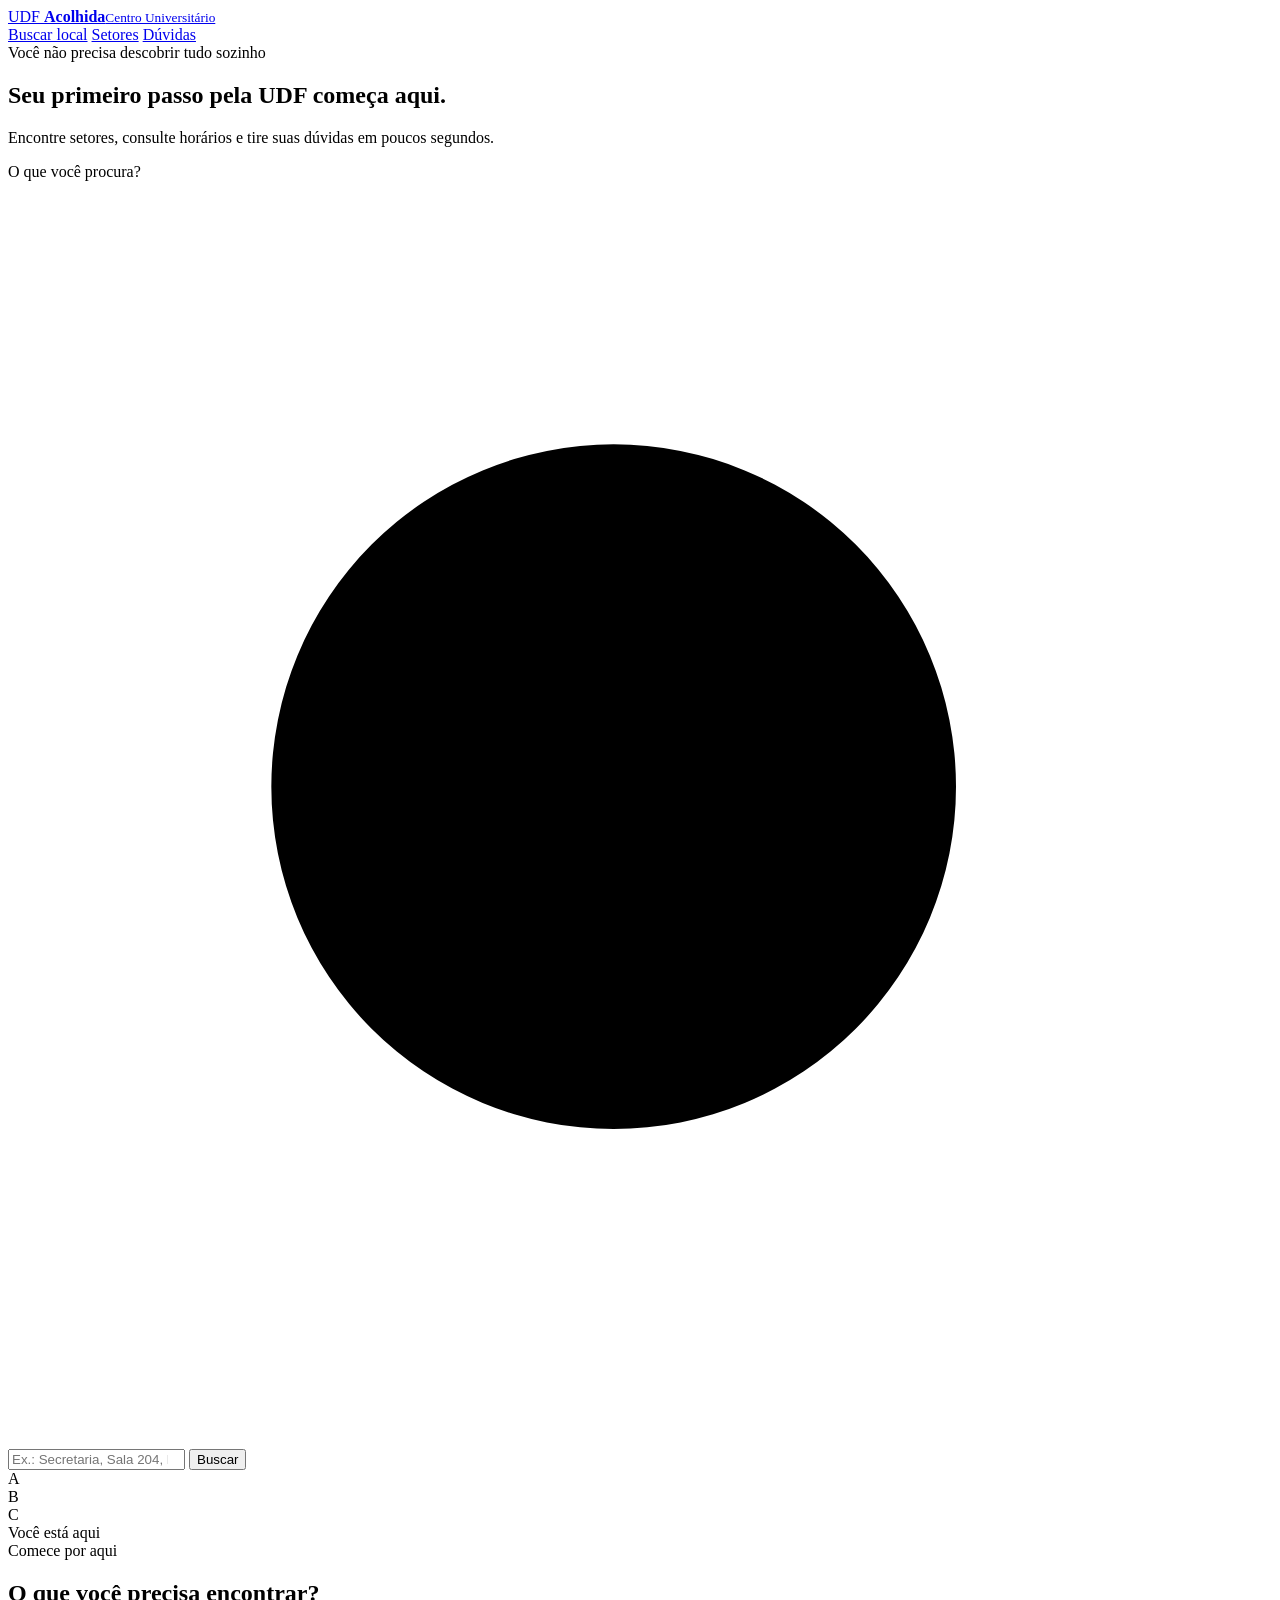
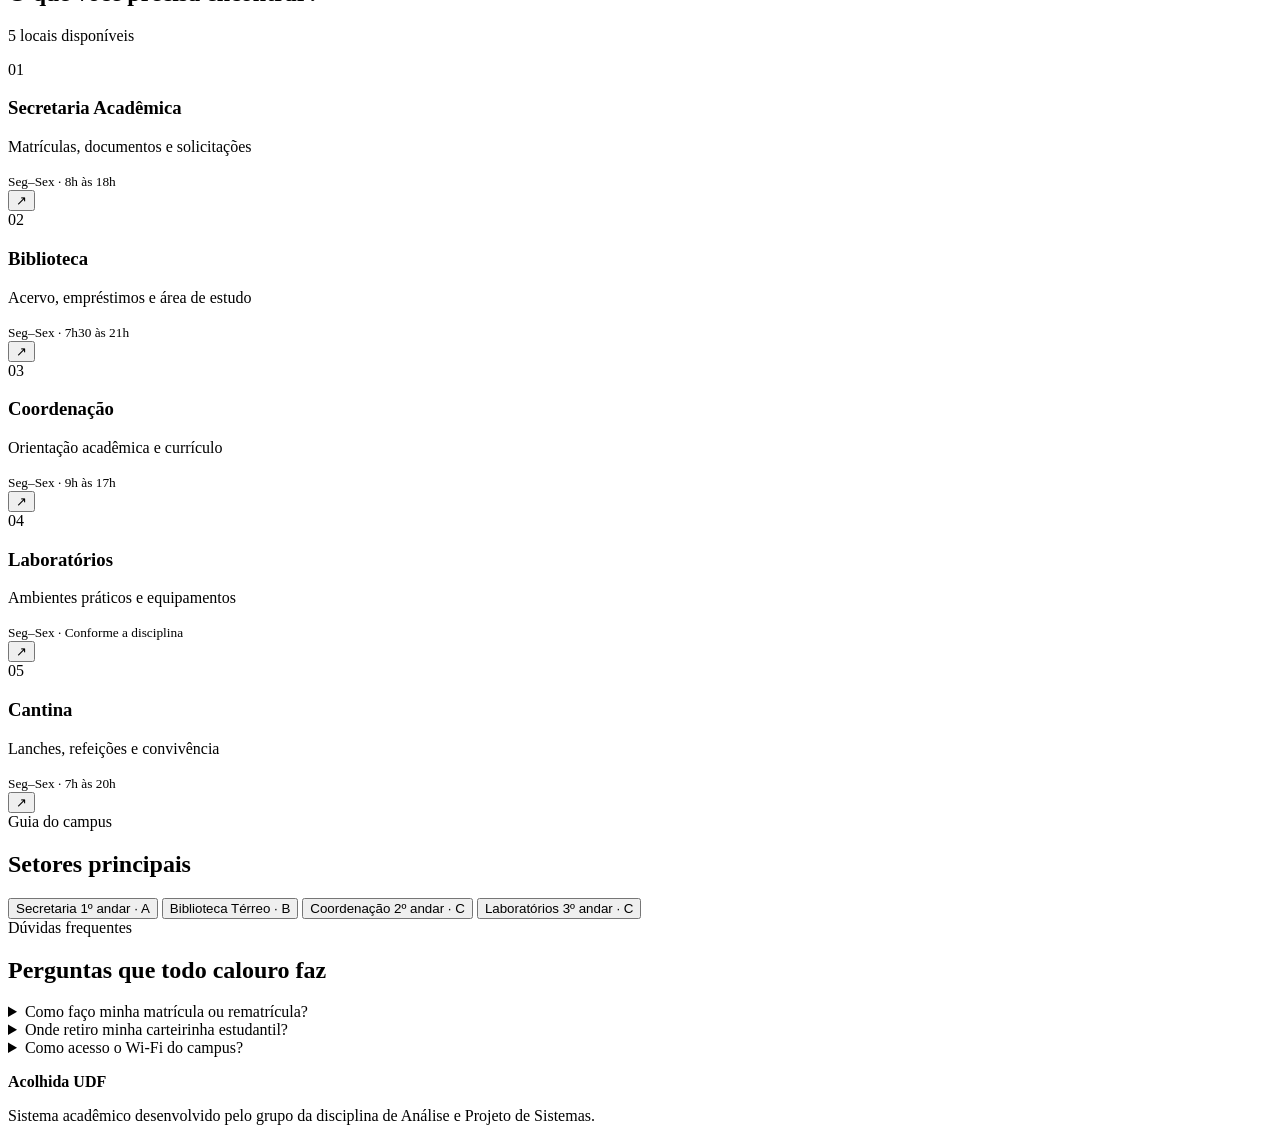
==== MVP/index.html @ 92191de1 "Rename index.html to index.html" ====
<!DOCTYPE html>
<html lang="pt-BR">
<head>
  <meta charset="UTF-8">
  <meta name="viewport" content="width=device-width, initial-scale=1.0">
  <meta name="description" content="Sistema de acolhida aos calouros da UDF">
  <title>Bem-vindo à UDF | Acolhida</title>
  <link rel="stylesheet" href="styles.css">
</head>
<body>
  <header class="topbar">
    <a class="brand" href="#inicio" aria-label="Página inicial">
      <span class="brand-mark" aria-hidden="true">UDF</span>
      <span><strong>Acolhida</strong><small>Centro Universitário</small></span>
    </a>
    <nav class="nav" aria-label="Navegação principal">
      <a href="#busca">Buscar local</a>
      <a href="#setores">Setores</a>
      <a href="#faq">Dúvidas</a>
    </nav>
  </header>

  <main>
    <section class="hero" id="inicio">
      <div class="hero-content">
        <span class="eyebrow">Você não precisa descobrir tudo sozinho</span>
        <h1>Seu primeiro passo pela UDF começa aqui.</h1>
        <p>Encontre setores, consulte horários e tire suas dúvidas em poucos segundos.</p>
        <form class="search" id="searchForm" role="search">
          <label class="sr-only" for="siteSearch">O que você procura?</label>
          <svg aria-hidden="true" viewBox="0 0 24 24"><path d="m21 21-4.35-4.35m1.35-5.15a6.5 6.5 0 1 1-13 0 6.5 6.5 0 0 1 13 0Z"/></svg>
          <input id="siteSearch" type="search" placeholder="Ex.: Secretaria, Sala 204, Biblioteca" autocomplete="off">
          <button type="submit">Buscar</button>
        </form>
      </div>
      <div class="hero-art" aria-label="Ilustração do campus UDF">
        <div class="sun"></div>
        <div class="building building-one"><span>A</span></div>
        <div class="building building-two"><span>B</span></div>
        <div class="building building-three"><span>C</span></div>
        <div class="path"></div>
        <div class="tree tree-one"></div>
        <div class="tree tree-two"></div>
        <div class="pin"><span>Você está aqui</span></div>
      </div>
    </section>

    <section class="quick" id="busca" aria-labelledby="busca-title">
      <div class="section-heading">
        <div>
          <span class="eyebrow">Comece por aqui</span>
          <h2 id="busca-title">O que você precisa encontrar?</h2>
        </div>
        <p id="searchCount">5 locais disponíveis</p>
      </div>

      <div class="location-grid" id="locationGrid">
        <article class="location-card" data-name="secretaria financeiro tesouraria bloco a" data-location="Bloco A · 1º andar">
          <span class="card-icon">01</span>
          <div><h3>Secretaria Acadêmica</h3><p>Matrículas, documentos e solicitações</p><small>Seg–Sex · 8h às 18h</small></div>
          <button type="button" aria-label="Ver detalhes da Secretaria Acadêmica">↗</button>
        </article>
        <article class="location-card" data-name="biblioteca estudo livros bloco b" data-location="Bloco B · Térreo">
          <span class="card-icon">02</span>
          <div><h3>Biblioteca</h3><p>Acervo, empréstimos e área de estudo</p><small>Seg–Sex · 7h30 às 21h</small></div>
          <button type="button" aria-label="Ver detalhes da Biblioteca">↗</button>
        </article>
        <article class="location-card" data-name="coordenacao engenharia sala 204 bloco c" data-location="Bloco C · 2º andar · Sala 204">
          <span class="card-icon">03</span>
          <div><h3>Coordenação</h3><p>Orientação acadêmica e currículo</p><small>Seg–Sex · 9h às 17h</small></div>
          <button type="button" aria-label="Ver detalhes da Coordenação">↗</button>
        </article>
        <article class="location-card" data-name="laboratorio informatica laboratorio 301 bloco c" data-location="Bloco C · 3º andar">
          <span class="card-icon">04</span>
          <div><h3>Laboratórios</h3><p>Ambientes práticos e equipamentos</p><small>Seg–Sex · Conforme a disciplina</small></div>
          <button type="button" aria-label="Ver detalhes dos Laboratórios">↗</button>
        </article>
        <article class="location-card" data-name="cantina alimentacao cafe bloco a" data-location="Bloco A · Área externa">
          <span class="card-icon">05</span>
          <div><h3>Cantina</h3><p>Lanches, refeições e convivência</p><small>Seg–Sex · 7h às 20h</small></div>
          <button type="button" aria-label="Ver detalhes da Cantina">↗</button>
        </article>
      </div>

      <div class="search-result" id="searchResult" hidden>
        <div>
          <span class="result-label">Local encontrado</span>
          <h3 id="resultTitle"></h3>
          <p id="resultLocation"></p>
        </div>
        <button type="button" id="closeResult">Fechar</button>
      </div>
      <p class="empty-state" id="emptyState" hidden>Nenhum local encontrado. Tente pesquisar por “biblioteca” ou “secretaria”.</p>
    </section>

    <section class="sectors" id="setores" aria-labelledby="setores-title">
      <div class="section-heading light">
        <div>
          <span class="eyebrow">Guia do campus</span>
          <h2 id="setores-title">Setores principais</h2>
        </div>
      </div>
      <div class="sector-list">
        <button type="button" data-search="secretaria">Secretaria <span>1º andar · A</span></button>
        <button type="button" data-search="biblioteca">Biblioteca <span>Térreo · B</span></button>
        <button type="button" data-search="coordenacao">Coordenação <span>2º andar · C</span></button>
        <button type="button" data-search="laboratorio">Laboratórios <span>3º andar · C</span></button>
      </div>
    </section>

    <section class="faq" id="faq" aria-labelledby="faq-title">
      <div class="faq-heading">
        <span class="eyebrow">Dúvidas frequentes</span>
        <h2 id="faq-title">Perguntas que todo calouro faz</h2>
      </div>
      <div class="accordion">
        <details>
          <summary>Como faço minha matrícula ou rematrícula?</summary>
          <p>Consulte os documentos solicitados no setor da Secretaria Acadêmica e confirme os prazos no calendário institucional.</p>
        </details>
        <details>
          <summary>Onde retiro minha carteirinha estudantil?</summary>
          <p>As orientações para emissão da carteirinha são disponibilizadas pela Secretaria Acadêmica após a confirmação da matrícula.</p>
        </details>
        <details>
          <summary>Como acesso o Wi-Fi do campus?</summary>
          <p>Utilize seu usuário institucional ou procure a equipe de suporte em sua coordenação para ativar o acesso.</p>
        </details>
      </div>
    </section>
  </main>

  <footer>
    <p><strong>Acolhida UDF</strong></p>
    <p>Sistema acadêmico desenvolvido pelo grupo da disciplina de Análise e Projeto de Sistemas.</p>
  </footer>

  <script>
    const form = document.getElementById('searchForm');
    const input = document.getElementById('siteSearch');
    const cards = [...document.querySelectorAll('.location-card')];
    const count = document.getElementById('searchCount');
    const empty = document.getElementById('emptyState');
    const result = document.getElementById('searchResult');

    function searchLocations(term) {
      const query = term.trim().toLowerCase();
      let found = 0;

      cards.forEach(card => {
        const matches = !query || card.dataset.name.includes(query);
        card.hidden = !matches;
        if (matches) found++;
      });

      count.textContent = `${found} ${found === 1 ? 'local encontrado' : 'locais disponíveis'}`;
      empty.hidden = found !== 0;

      if (query && found === 1) {
        const card = cards.find(item => !item.hidden);
        showResult(card);
      } else {
        result.hidden = true;
      }
    }

    function showResult(card) {
      document.getElementById('resultTitle').textContent = card.querySelector('h3').textContent;
      document.getElementById('resultLocation').textContent = card.dataset.location;
      result.hidden = false;
    }

    form.addEventListener('submit', event => {
      event.preventEvent;
      searchLocations(input.value);
      document.getElementById('busca').scrollIntoView({ behavior: 'smooth' });
    });

    input.addEventListener('input', () => searchLocations(input.value));

    cards.forEach(card => card.querySelector('button').addEventListener('click', () => showResult(card)));

    document.getElementById('closeResult').addEventListener('click', () => result.hidden = true);

    document.querySelectorAll('.sector-list button').forEach(button => {
      button.addEventListener('click', () => {
        input.value = button.dataset.search;
        searchLocations(button.dataset.search);
        document.getElementById('busca').scrollIntoView({ behavior: 'smooth' });
      });
    });
  </script>
</body>
</html>
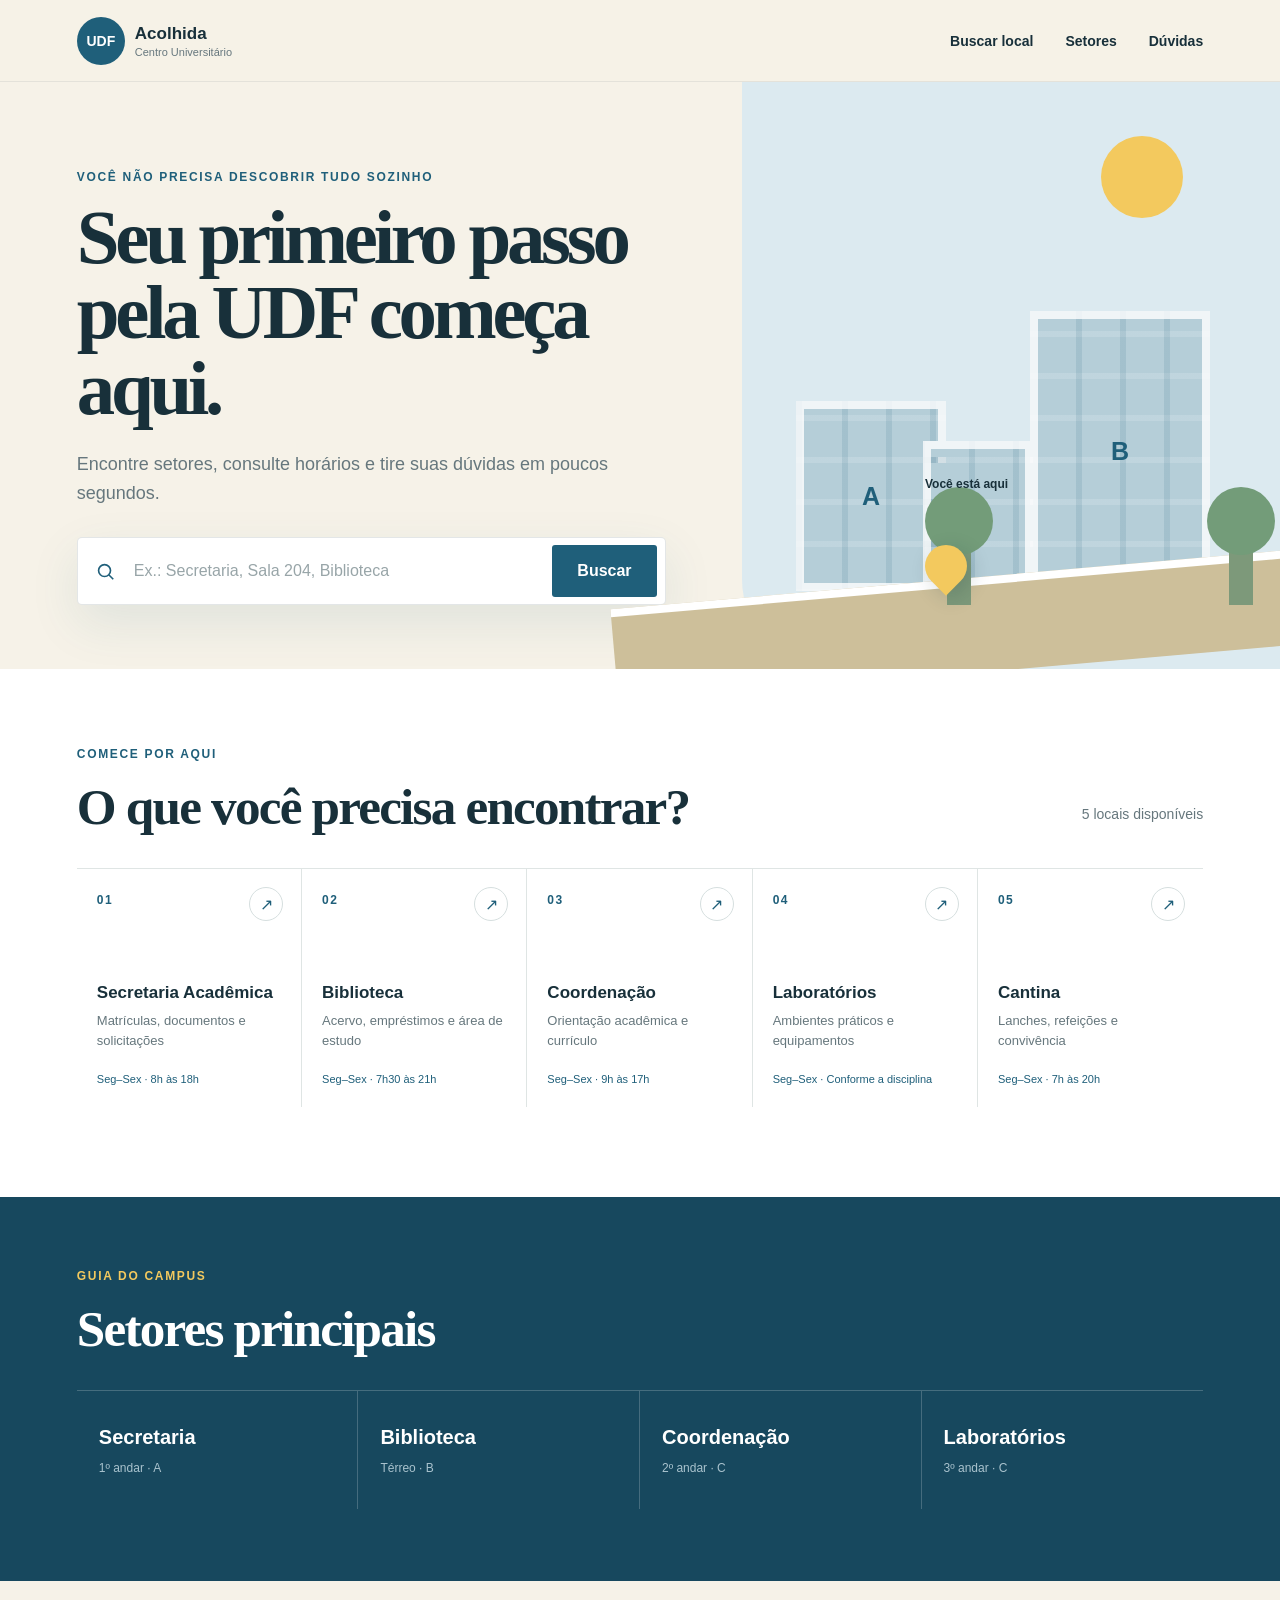
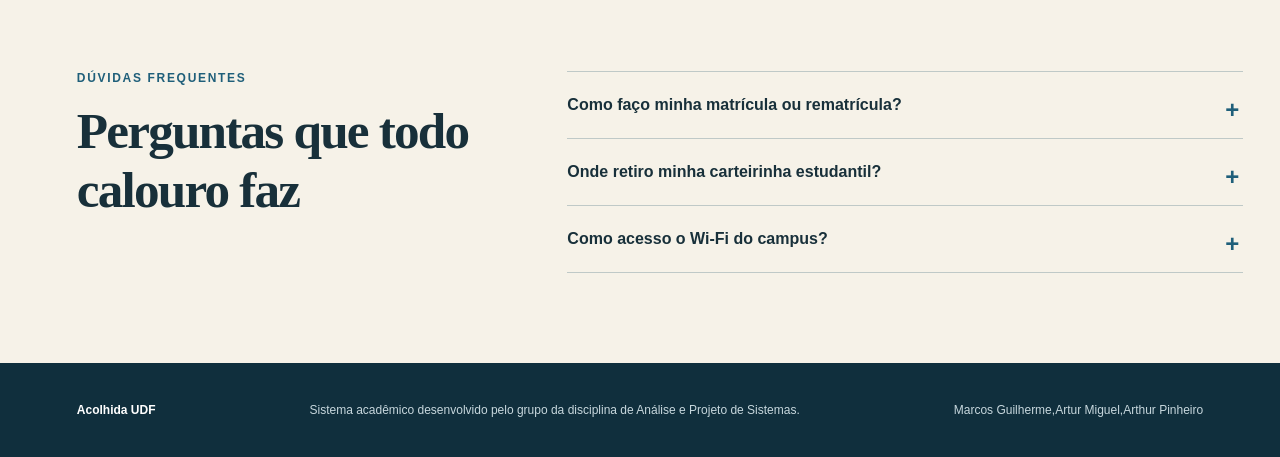
==== commit 4538f622: "Update index.html" ====
--- a/MVP/index.html
+++ b/MVP/index.html
@@ -133,6 +133,7 @@
   <footer>
     <p><strong>Acolhida UDF</strong></p>
     <p>Sistema acadêmico desenvolvido pelo grupo da disciplina de Análise e Projeto de Sistemas.</p>
+    <p>Marcos Guilherme,Artur Miguel,Arthur Pinheiro</p>
   </footer>
 
   <script>
--- a/MVP/styles.css
+++ b/MVP/styles.css
@@ -0,0 +1,334 @@
+:root {
+  --blue: #1f5f7a;
+  --blue-dark: #17485e;
+  --blue-pale: #dceaf0;
+  --cream: #f6f2e8;
+  --yellow: #f3c95e;
+  --ink: #18303a;
+  --muted: #66777d;
+  --white: #fff;
+}
+
+* { box-sizing: border-box; }
+html { scroll-behavior: smooth; }
+body {
+  margin: 0;
+  font-family: Arial, Helvetica, sans-serif;
+  color: var(--ink);
+  background: var(--cream);
+}
+button, input { font: inherit; }
+button, a { -webkit-tap-highlight-color: transparent; }
+
+.sr-only {
+  position: absolute;
+  width: 1px;
+  height: 1px;
+  padding: 0;
+  margin: -1px;
+  overflow: hidden;
+  clip: rect(0, 0, 0, 0);
+  white-space: nowrap;
+  border: 0;
+}
+
+.topbar {
+  height: 82px;
+  padding: 0 clamp(24px, 6vw, 92px);
+  display: flex;
+  align-items: center;
+  justify-content: space-between;
+  background: rgba(246, 242, 232, 0.96);
+  border-bottom: 1px solid rgba(24, 48, 58, 0.08);
+  position: sticky;
+  top: 0;
+  z-index: 20;
+}
+.brand {
+  display: flex;
+  align-items: center;
+  gap: 10px;
+  color: var(--ink);
+  text-decoration: none;
+}
+.brand-mark {
+  display: grid;
+  place-items: center;
+  width: 48px;
+  height: 48px;
+  border-radius: 50%;
+  background: var(--blue);
+  color: white;
+  font-weight: 800;
+  font-size: 14px;
+}
+.brand strong, .brand small { display: block; }
+.brand strong { font-size: 17px; }
+.brand small { margin-top: 2px; color: var(--muted); font-size: 11px; }
+.nav { display: flex; gap: 32px; }
+.nav a {
+  color: var(--ink);
+  text-decoration: none;
+  font-size: 14px;
+  font-weight: 700;
+}
+.nav a:hover { color: var(--blue); }
+
+.hero {
+  min-height: 510px;
+  display: grid;
+  grid-template-columns: 58% 42%;
+  overflow: hidden;
+  background: var(--cream);
+}
+.hero-content {
+  padding: 88px clamp(24px, 6vw, 92px) 64px;
+}
+.eyebrow {
+  display: block;
+  margin-bottom: 16px;
+  color: var(--blue);
+  font-size: 12px;
+  font-weight: 800;
+  letter-spacing: 0.14em;
+  text-transform: uppercase;
+}
+.hero h1 {
+  max-width: 690px;
+  margin: 0;
+  font-family: Georgia, 'Times New Roman', serif;
+  font-size: clamp(52px, 6vw, 82px);
+  line-height: 0.98;
+  letter-spacing: -0.055em;
+}
+.hero-content > p {
+  max-width: 560px;
+  margin: 24px 0 30px;
+  color: var(--muted);
+  font-size: 18px;
+  line-height: 1.6;
+}
+.search {
+  max-width: 650px;
+  height: 68px;
+  display: grid;
+  grid-template-columns: 54px 1fr auto;
+  align-items: center;
+  background: white;
+  border: 1px solid rgba(24,48,58,.12);
+  border-radius: 5px;
+  box-shadow: 0 18px 50px rgba(31,95,122,.10);
+}
+.search svg {
+  width: 22px;
+  margin: auto;
+  fill: none;
+  stroke: var(--blue);
+  stroke-width: 1.8;
+}
+.search input {
+  min-width: 0;
+  height: 100%;
+  border: 0;
+  outline: 0;
+  color: var(--ink);
+  background: transparent;
+}
+.search input::placeholder { color: #98a5a8; }
+.search button {
+  height: 52px;
+  margin-right: 8px;
+  padding: 0 25px;
+  border: 0;
+  border-radius: 3px;
+  background: var(--blue);
+  color: white;
+  font-weight: 800;
+  cursor: pointer;
+}
+.search button:hover { background: var(--blue-dark); }
+
+.hero-art {
+  position: relative;
+  min-height: 510px;
+  background: var(--blue-pale);
+  border-radius: 0 0 0 90px;
+}
+.sun {
+  position: absolute;
+  width: 82px;
+  height: 82px;
+  top: 54px;
+  right: 18%;
+  border-radius: 50%;
+  background: var(--yellow);
+}
+.building {
+  position: absolute;
+  display: grid;
+  place-items: center;
+  border: 8px solid rgba(255,255,255,.8);
+  background:
+    repeating-linear-gradient(90deg, transparent 0 38px, rgba(31,95,122,.12) 38px 44px),
+    repeating-linear-gradient(0deg, #b5ced8 0 36px, rgba(31,95,122,.15) 36px 42px);
+  color: var(--blue);
+  font-size: 25px;
+  font-weight: 900;
+}
+.building-one { width: 150px; height: 190px; left: 10%; bottom: 78px; }
+.building-two { width: 180px; height: 280px; right: 13%; bottom: 78px; }
+.building-three { width: 110px; height: 150px; right: 46%; bottom: 78px; }
+.path {
+  position: absolute;
+  width: 150%;
+  height: 95px;
+  left: -24%;
+  bottom: 0;
+  transform: rotate(-5deg);
+  background: #cdbf9a;
+  border-top: 8px solid white;
+}
+.tree { position: absolute; z-index: 3; width: 24px; height: 70px; background: #7d997a; bottom: 64px; }
+.tree::before { content:""; position:absolute; width:68px; height:68px; left:-22px; top:-48px; border-radius:50%; background:#739c79; }
+.tree-one { left: 38%; }
+.tree-two { right: 5%; }
+.pin {
+  position:absolute;
+  z-index: 5;
+  left: 34%;
+  bottom: 82px;
+  width: 42px;
+  height: 42px;
+  border-radius: 50% 50% 50% 0;
+  transform: rotate(-45deg);
+  background: var(--yellow);
+  box-shadow: 0 7px 20px rgba(24,48,58,.18);
+}
+.pin span {
+  position:absolute;
+  width: 110px;
+  left: 48px;
+  top: -20px;
+  transform: rotate(45deg);
+  color: var(--ink);
+  font-size: 12px;
+  font-weight: 800;
+}
+
+.quick { padding: 78px clamp(24px, 6vw, 92px) 90px; background: white; }
+.section-heading { display:flex; justify-content:space-between; align-items:end; margin-bottom:32px; }
+.section-heading h2, .faq h2 { margin:0; font-family:Georgia,serif; font-size:clamp(36px,4vw,52px); letter-spacing:-.035em; }
+.section-heading > p { color:var(--muted); font-size:14px; }
+.location-grid { display:grid; grid-template-columns:repeat(5,1fr); border-top:1px solid #dfe5e4; }
+.location-card {
+  min-height: 238px;
+  padding:24px 20px 20px;
+  border-right:1px solid #dfe5e4;
+  display:flex;
+  flex-direction:column;
+  position:relative;
+  transition:.2s ease;
+}
+.location-card:last-child { border-right:0; }
+.location-card:hover { background:var(--cream); transform:translateY(-4px); }
+.location-card[hidden] { display:none; }
+.card-icon { color:var(--blue); font-size:12px; font-weight:900; letter-spacing:.12em; }
+.location-card div { margin-top:auto; }
+.location-card h3 { margin:10px 0 8px; font-size:17px; }
+.location-card p { min-height:44px; margin:0 0 14px; color:var(--muted); font-size:13px; line-height:1.55; }
+.location-card small { color:var(--blue); font-size:11px; }
+.location-card button {
+  position:absolute;
+  right:18px;
+  top:18px;
+  width:34px;
+  height:34px;
+  border:1px solid #d6dfdf;
+  border-radius:50%;
+  background:white;
+  color:var(--blue);
+  cursor:pointer;
+}
+.location-card button:hover { background:var(--blue); color:white; }
+.search-result {
+  margin-top:24px;
+  padding:20px 24px;
+  display:flex;
+  justify-content:space-between;
+  align-items:center;
+  background:var(--blue-pale);
+  border-left:4px solid var(--blue);
+}
+.search-result[hidden] { display:none; }
+.search-result h3 { margin:4px 0; }
+.search-result p { margin:0; color:var(--muted); }
+.result-label { color:var(--blue); font-size:11px; font-weight:900; text-transform:uppercase; }
+.search-result button { border:0; background:transparent; color:var(--blue); font-weight:800; cursor:pointer; }
+.empty-state { padding:20px; text-align:center; color:var(--muted); }
+
+.sectors { padding:72px clamp(24px,6vw,92px); background:var(--blue-dark); color:white; }
+.section-heading.light .eyebrow { color:var(--yellow); }
+.sector-list { display:grid; grid-template-columns:repeat(4,1fr); border-top:1px solid rgba(255,255,255,.2); }
+.sector-list button {
+  min-height:118px;
+  padding:22px;
+  border:0;
+  border-right:1px solid rgba(255,255,255,.2);
+  background:transparent;
+  color:white;
+  text-align:left;
+  font-size:20px;
+  font-weight:800;
+  cursor:pointer;
+}
+.sector-list button:last-child { border-right:0; }
+.sector-list button span { display:block; margin-top:12px; color:#aac3ce; font-size:12px; font-weight:400; }
+.sector-list button:hover { background:rgba(255,255,255,.06); }
+
+.faq { display:grid; grid-template-columns:40% 60%; gap:40px; padding:90px clamp(24px,6vw,92px); }
+.accordion { border-top:1px solid #bfc9c7; }
+details { border-bottom:1px solid #bfc9c7; }
+summary { padding:24px 38px 24px 0; position:relative; cursor:pointer; list-style:none; font-weight:800; }
+summary::-webkit-details-marker { display:none; }
+summary::after { content:"+"; position:absolute; right:4px; color:var(--blue); font-size:24px; }
+details[open] summary::after { content:"−"; }
+details p { margin:-8px 35px 24px 0; color:var(--muted); line-height:1.65; }
+
+footer { padding:28px clamp(24px,6vw,92px); display:flex; justify-content:space-between; background:#102f3d; color:#c7d7dd; font-size:12px; }
+footer strong { color:white; }
+
+@media (max-width: 980px) {
+  .hero { grid-template-columns:55% 45%; }
+  .location-grid { grid-template-columns:repeat(2,1fr); }
+  .location-card { border-bottom:1px solid #dfe5e4; }
+  .sector-list { grid-template-columns:repeat(2,1fr); }
+  .sector-list button { border-bottom:1px solid rgba(255,255,255,.2); }
+}
+
+@media (max-width: 700px) {
+  .topbar { height:72px; }
+  .nav { display:none; }
+  .hero { display:block; }
+  .hero-content { padding-top:58px; }
+  .hero h1 { font-size:50px; }
+  .hero-art { min-height:360px; }
+  .building-one { height:140px; }
+  .building-two { height:210px; }
+  .search { height:auto; grid-template-columns:44px 1fr; padding:8px; }
+  .search button { grid-column:1/-1; width:100%; margin:6px 0 0; }
+  .search input { height:48px; }
+  .quick { padding-top:58px; }
+  .section-heading { align-items:start; }
+  .section-heading > p { display:none; }
+  .location-grid { grid-template-columns:1fr; }
+  .location-card { min-height:190px; border-right:0; }
+  .sector-list { grid-template-columns:1fr; }
+  .sector-list button { border-right:0; }
+  .faq { grid-template-columns:1fr; }
+  footer { display:block; }
+}
+
+@media (prefers-reduced-motion: reduce) {
+  html { scroll-behavior:auto; }
+  * { transition:none!important; }
+}
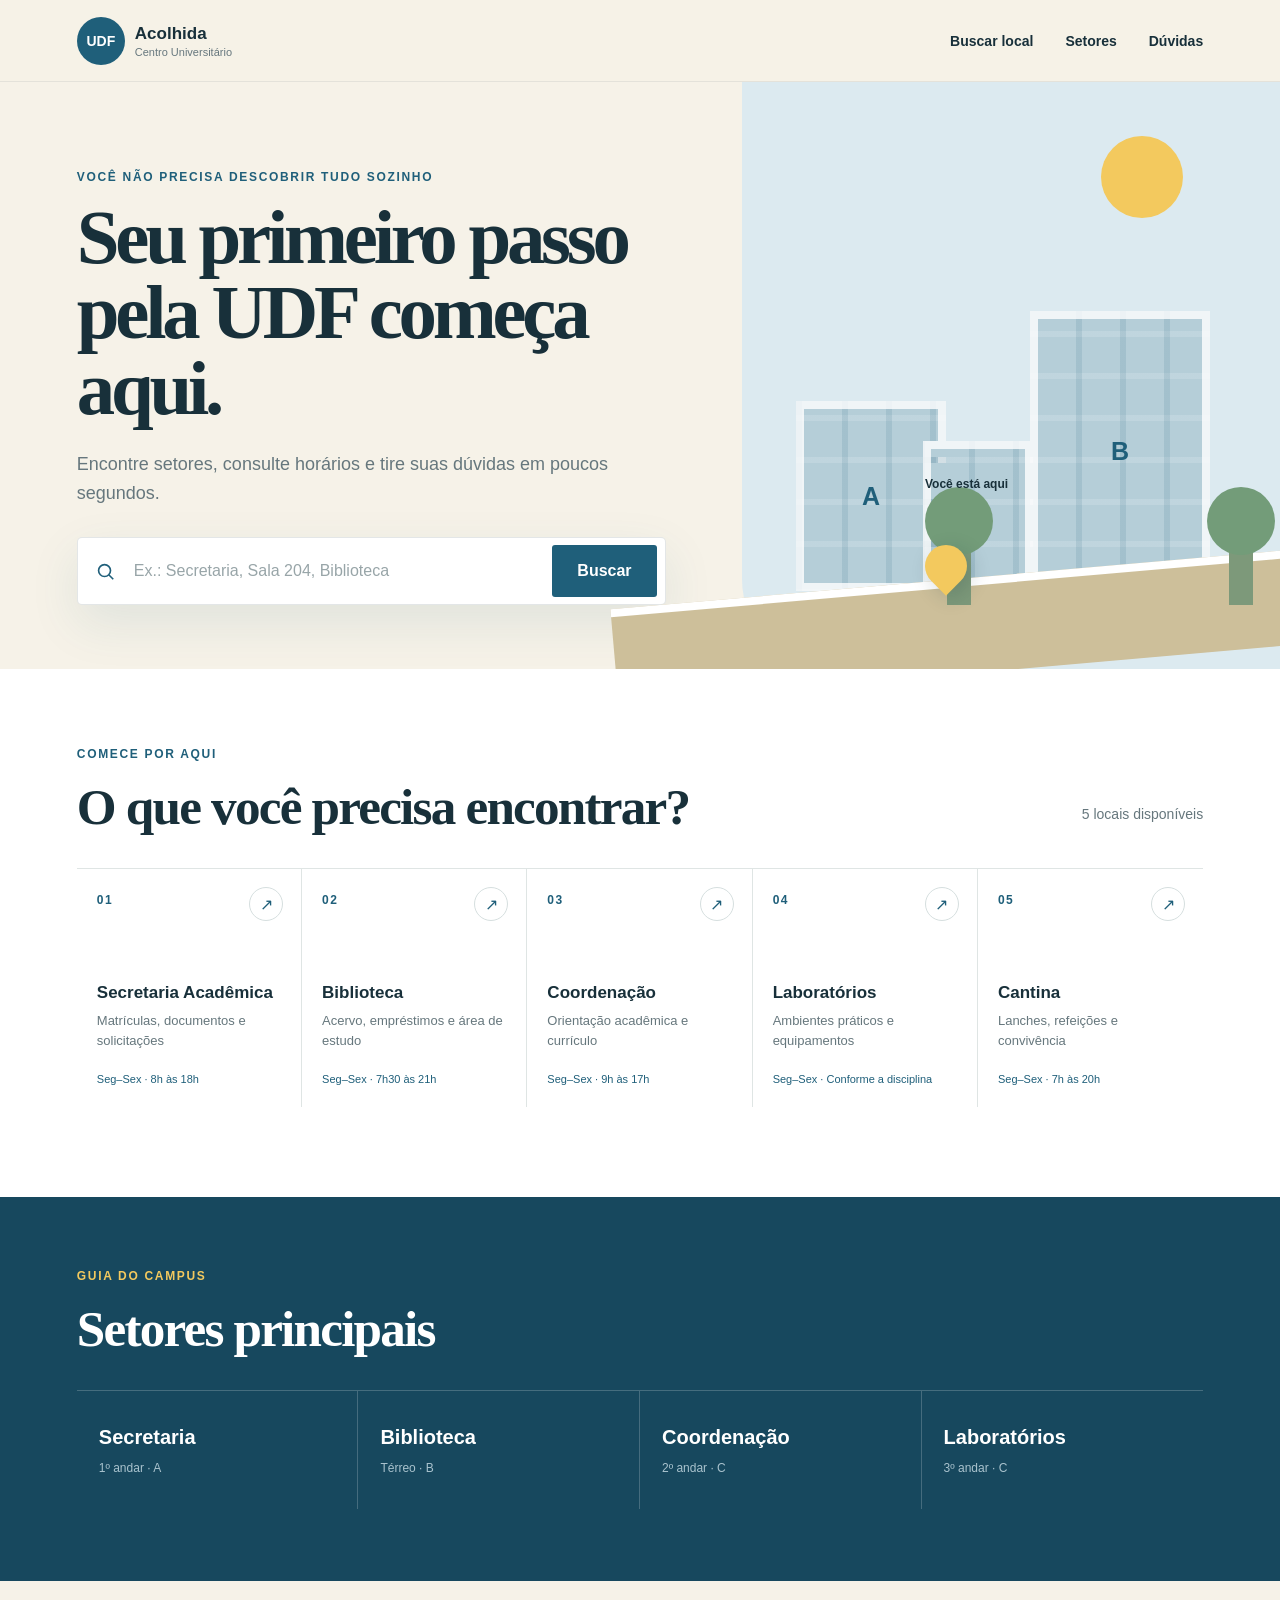
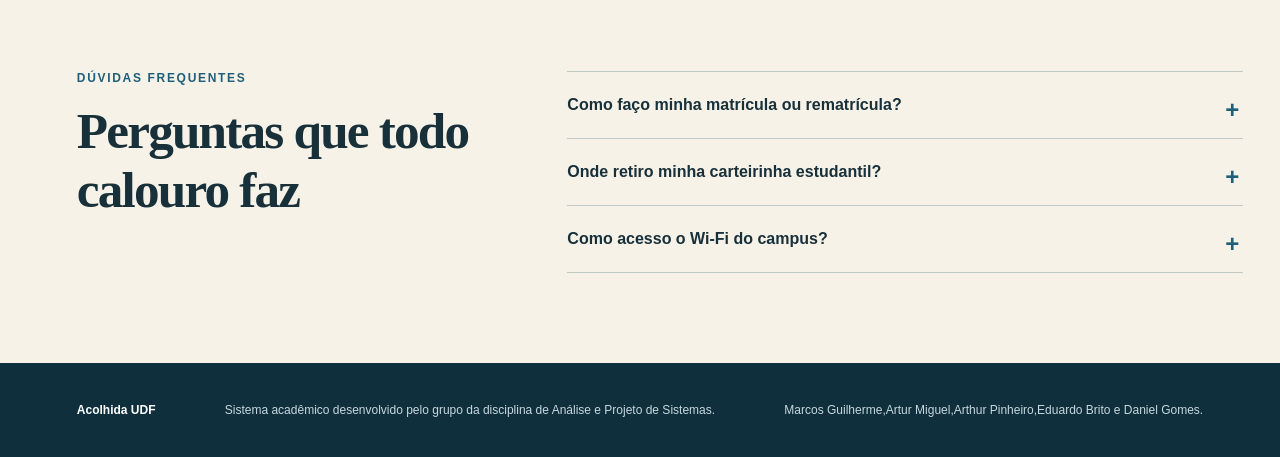
==== commit 02965eec: "Update footer to include additional team members" ====
--- a/MVP/index.html
+++ b/MVP/index.html
@@ -133,7 +133,7 @@
   <footer>
     <p><strong>Acolhida UDF</strong></p>
     <p>Sistema acadêmico desenvolvido pelo grupo da disciplina de Análise e Projeto de Sistemas.</p>
-    <p>Marcos Guilherme,Artur Miguel,Arthur Pinheiro</p>
+    <p>Marcos Guilherme,Artur Miguel,Arthur Pinheiro,Eduardo Brito e Daniel Gomes.</p>
   </footer>
 
   <script>
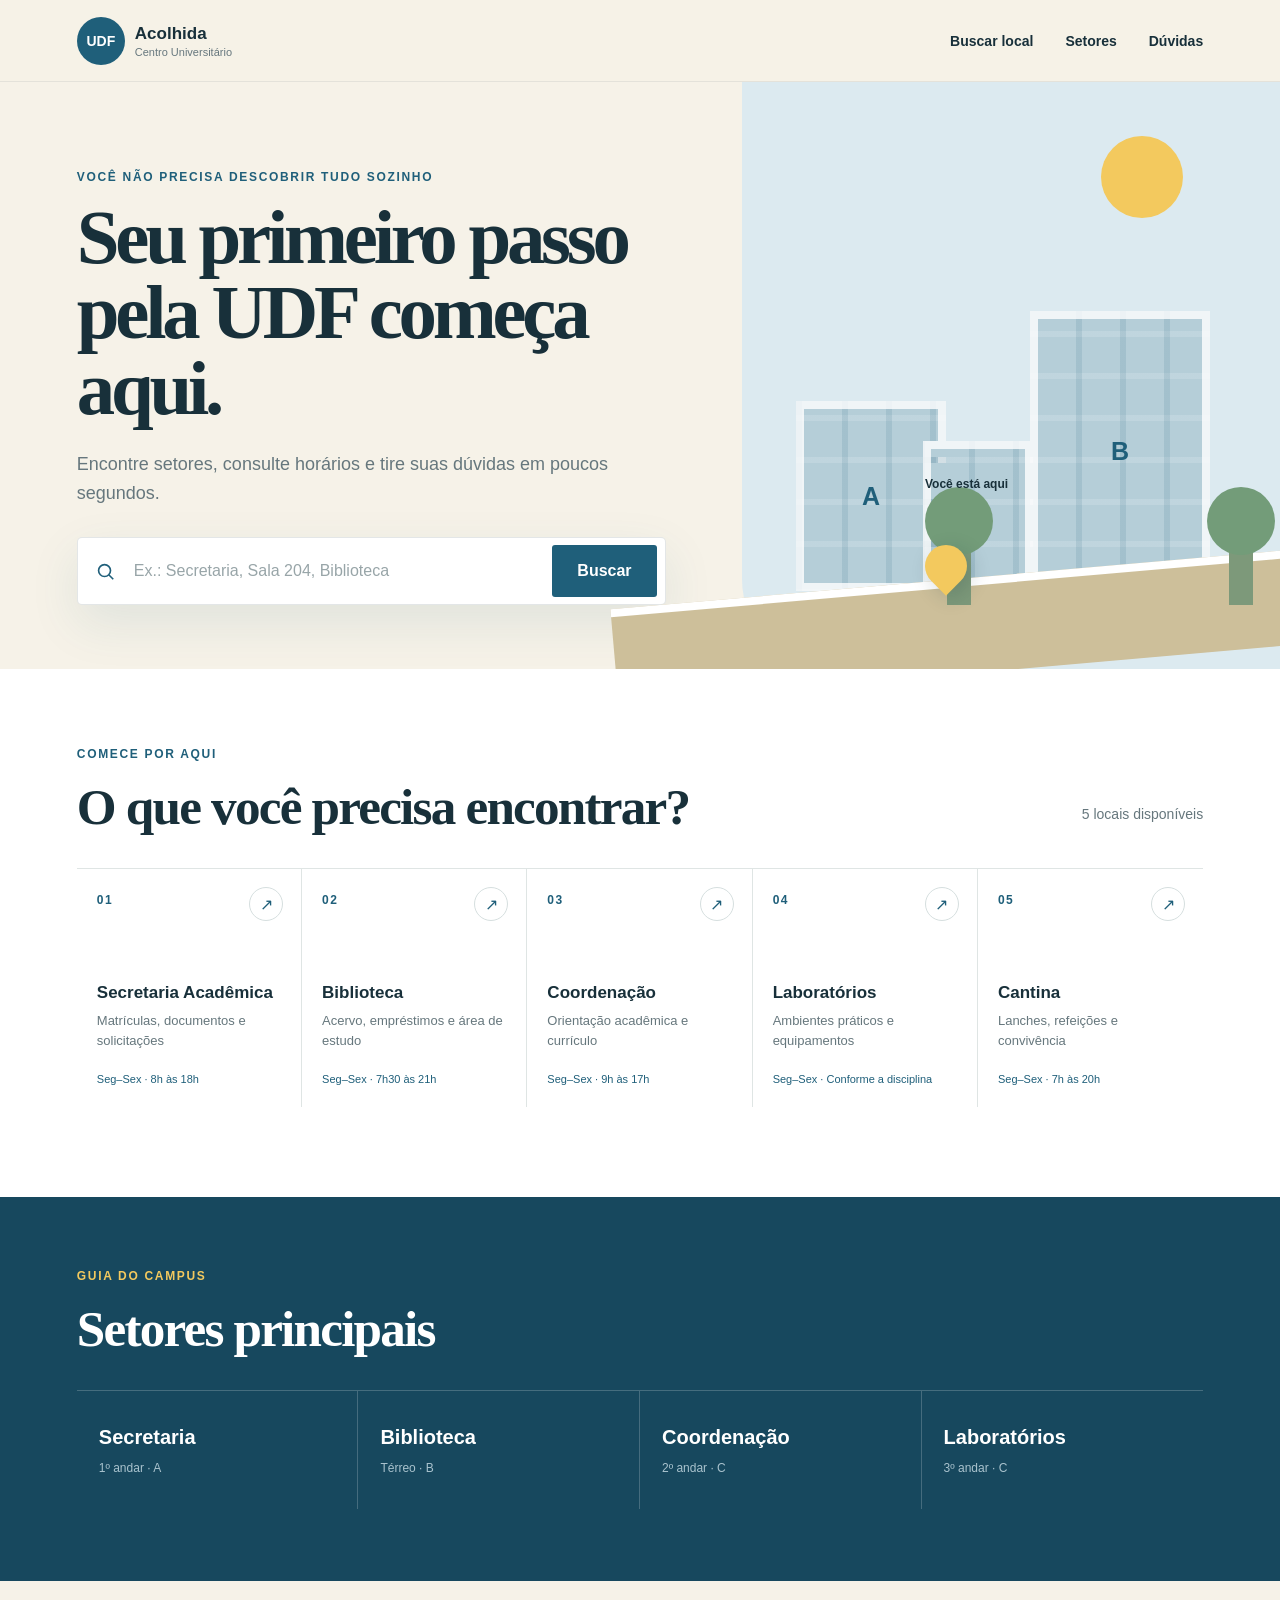
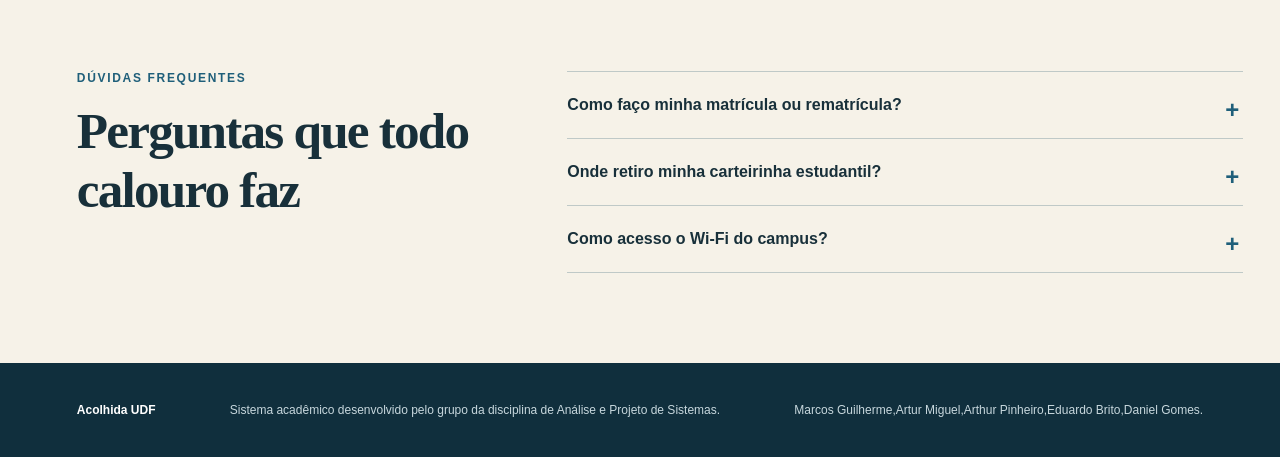
==== commit 6de90e19: "Fix formatting of names in footer" ====
--- a/MVP/index.html
+++ b/MVP/index.html
@@ -133,7 +133,7 @@
   <footer>
     <p><strong>Acolhida UDF</strong></p>
     <p>Sistema acadêmico desenvolvido pelo grupo da disciplina de Análise e Projeto de Sistemas.</p>
-    <p>Marcos Guilherme,Artur Miguel,Arthur Pinheiro,Eduardo Brito e Daniel Gomes.</p>
+    <p>Marcos Guilherme,Artur Miguel,Arthur Pinheiro,Eduardo Brito,Daniel Gomes.</p>
   </footer>
 
   <script>
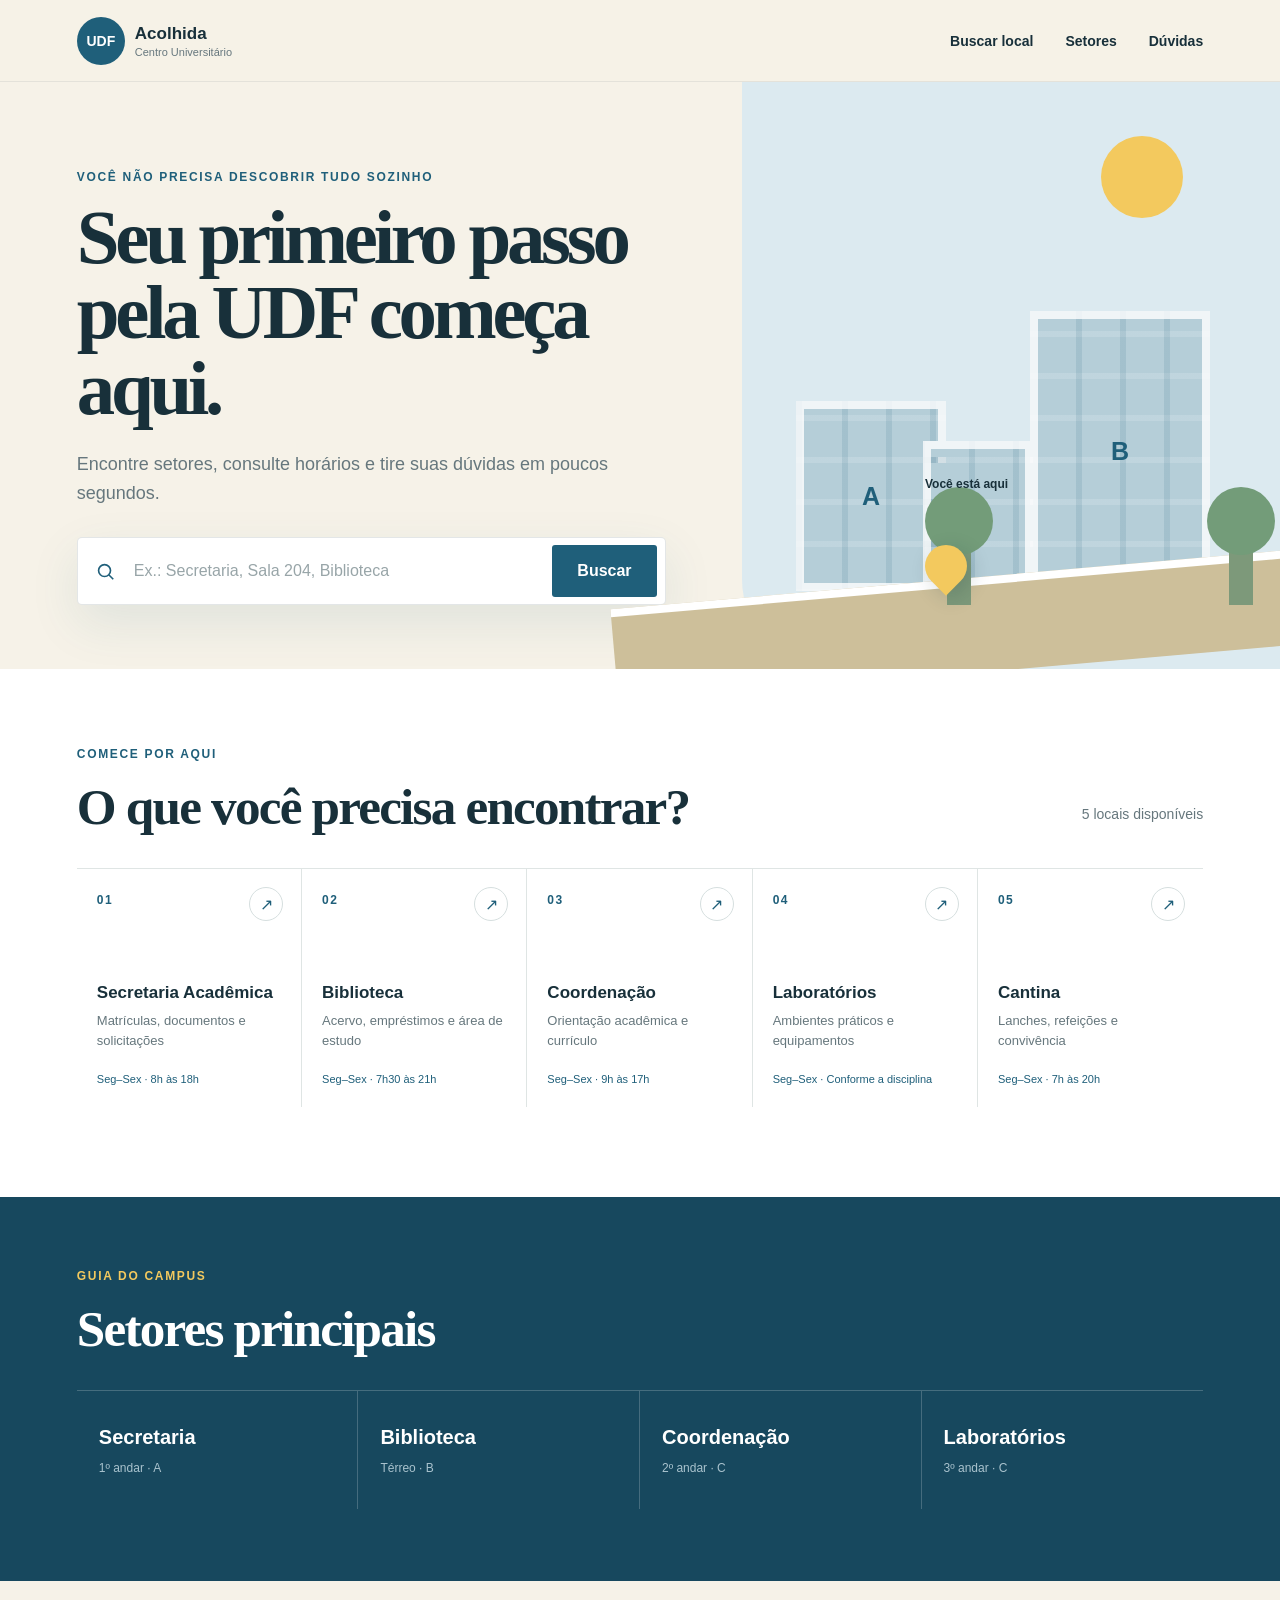
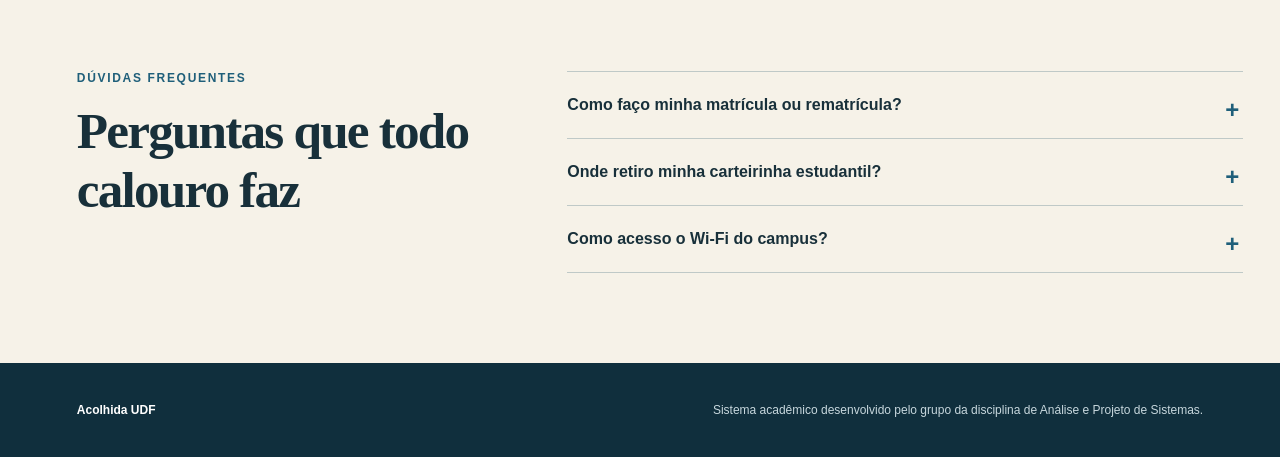
==== commit 7ebeb402: "Update index.html" ====
--- a/MVP/index.html
+++ b/MVP/index.html
@@ -133,7 +133,6 @@
   <footer>
     <p><strong>Acolhida UDF</strong></p>
     <p>Sistema acadêmico desenvolvido pelo grupo da disciplina de Análise e Projeto de Sistemas.</p>
-    <p>Marcos Guilherme,Artur Miguel,Arthur Pinheiro,Eduardo Brito,Daniel Gomes.</p>
   </footer>
 
   <script>
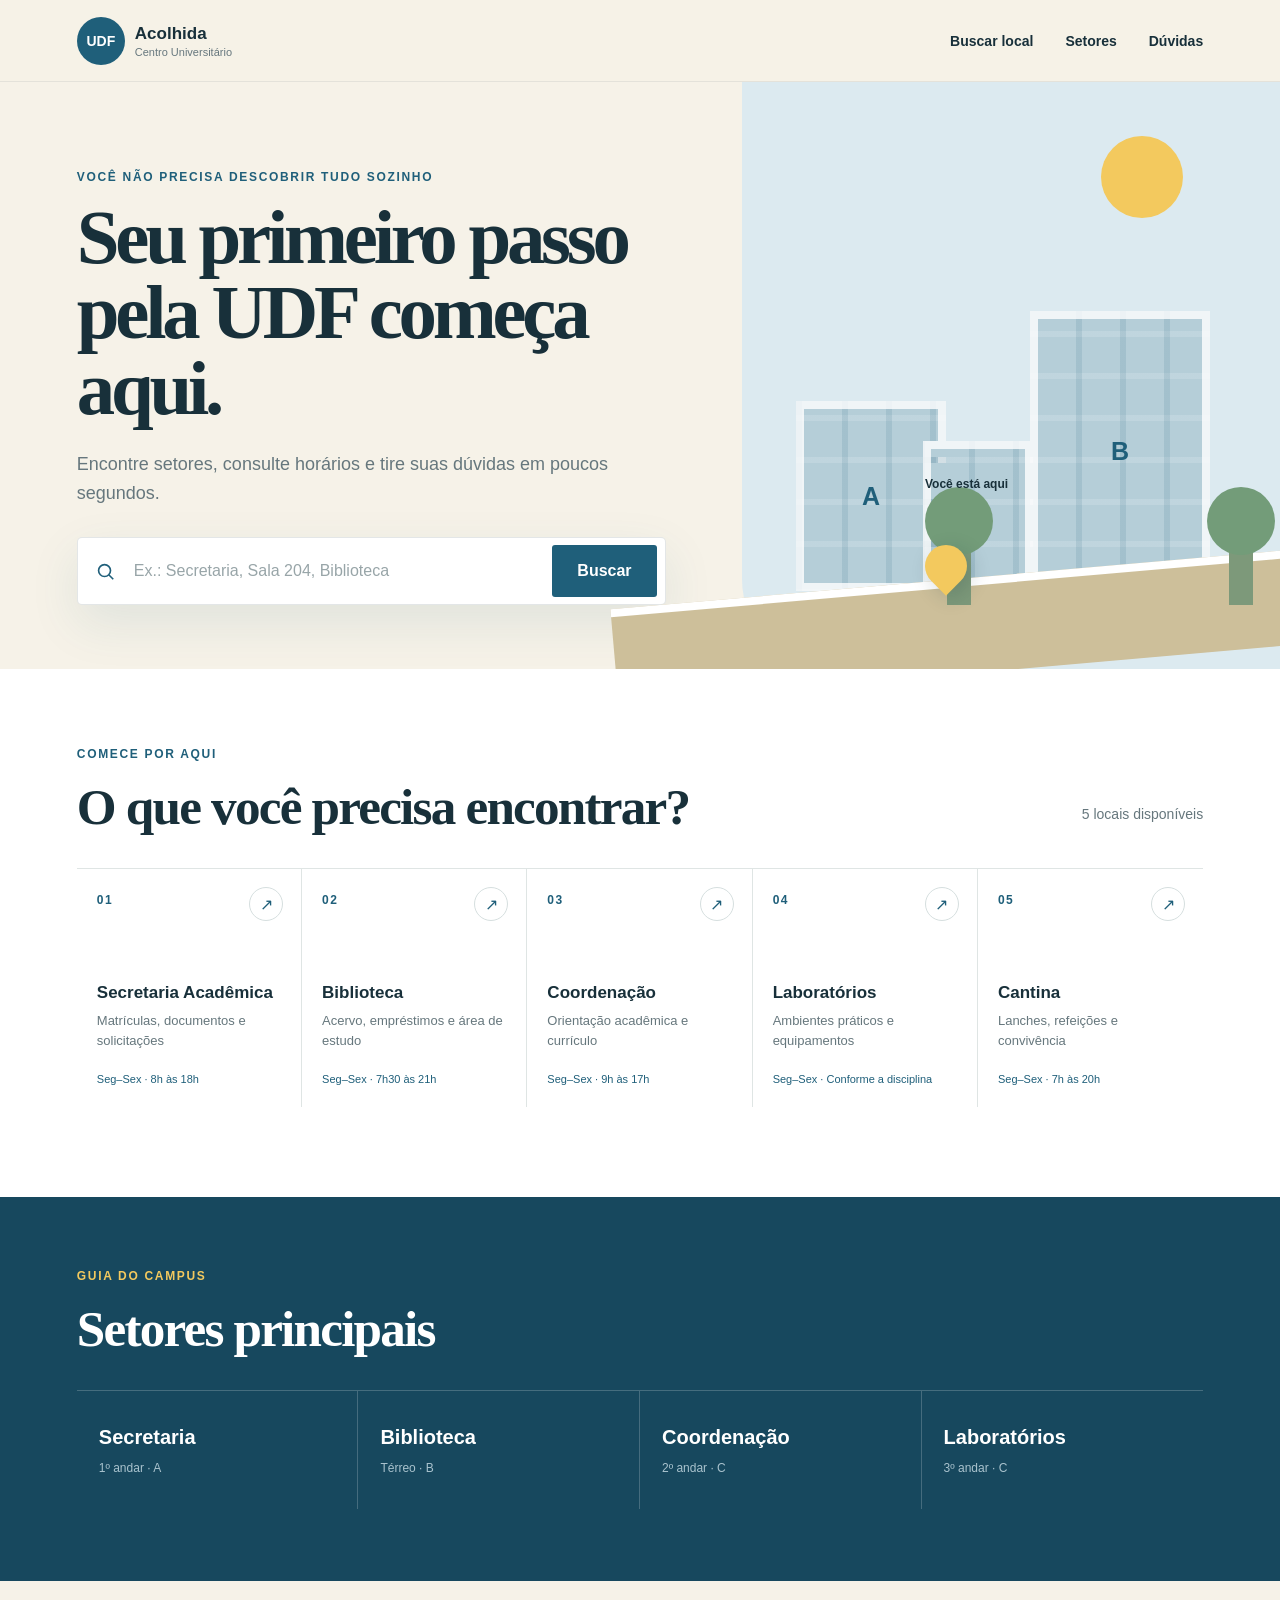
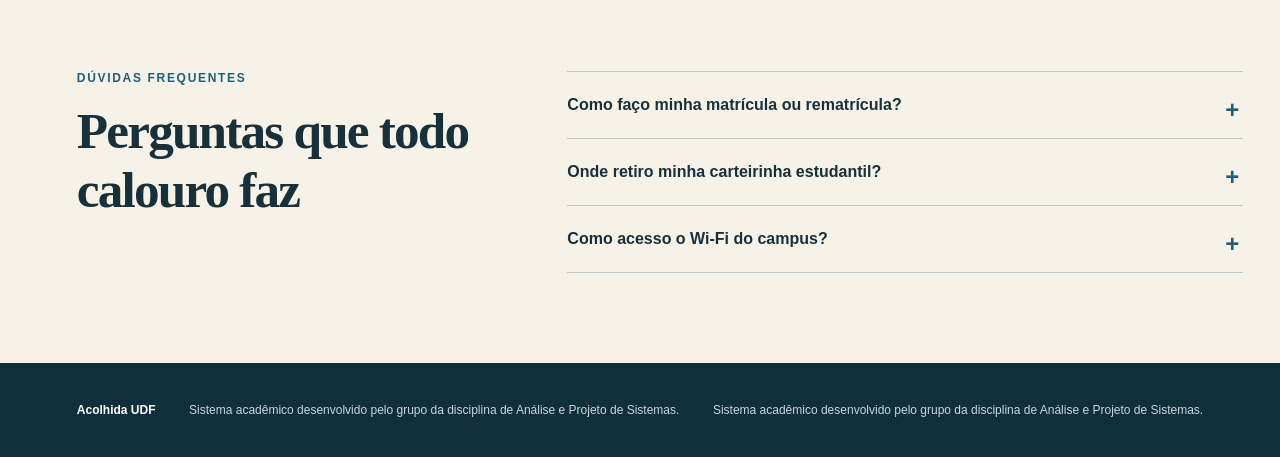
==== commit c02a9661: "Duplicate footer paragraph in index.html" ====
--- a/MVP/index.html
+++ b/MVP/index.html
@@ -132,7 +132,7 @@
 
   <footer>
     <p><strong>Acolhida UDF</strong></p>
-    <p>Sistema acadêmico desenvolvido pelo grupo da disciplina de Análise e Projeto de Sistemas.</p>
+    <p>Sistema acadêmico desenvolvido pelo grupo da disciplina de Análise e Projeto de Sistemas.</p>  <p>Sistema acadêmico desenvolvido pelo grupo da disciplina de Análise e Projeto de Sistemas.</p>
   </footer>
 
   <script>
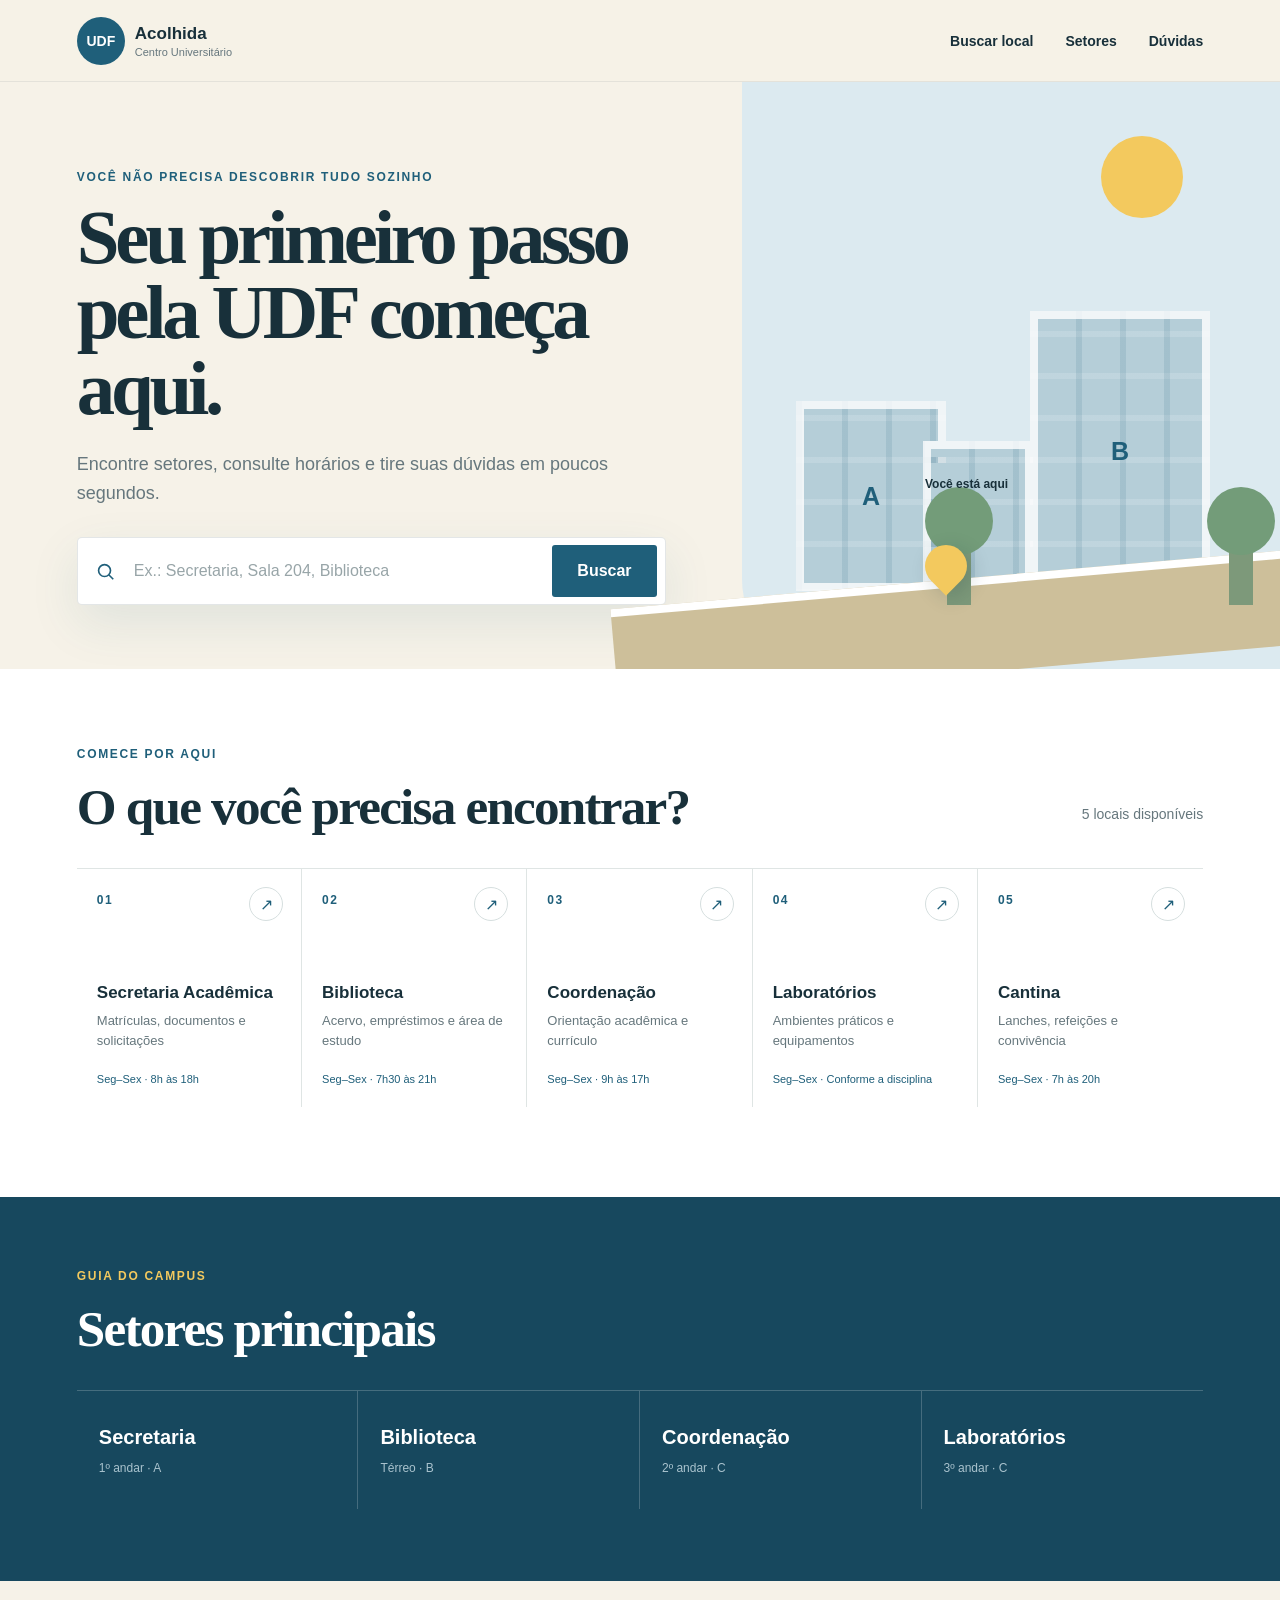
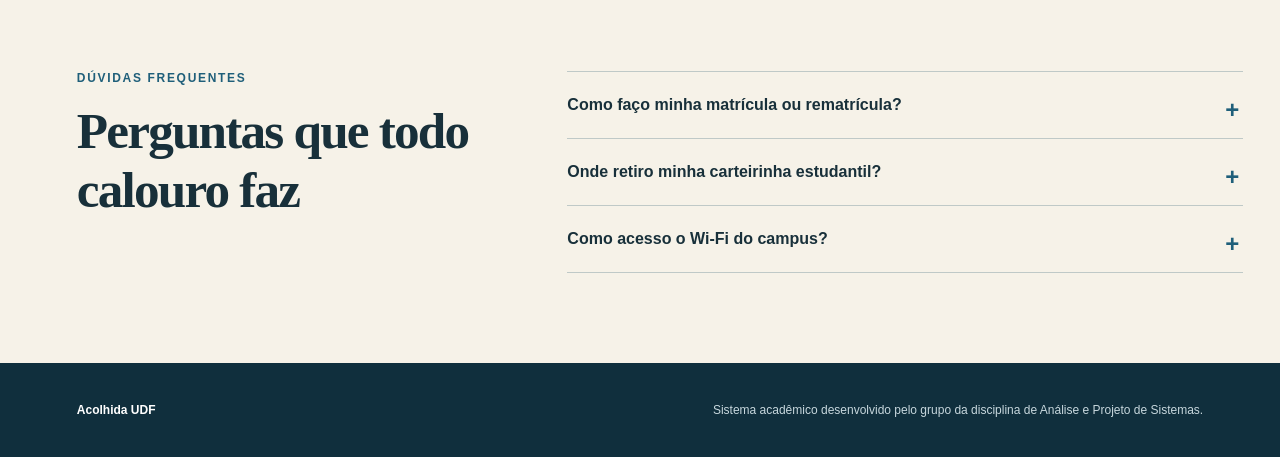
==== commit b1194434: "Remove duplicate footer text in index.html" ====
--- a/MVP/index.html
+++ b/MVP/index.html
@@ -132,7 +132,7 @@
 
   <footer>
     <p><strong>Acolhida UDF</strong></p>
-    <p>Sistema acadêmico desenvolvido pelo grupo da disciplina de Análise e Projeto de Sistemas.</p>  <p>Sistema acadêmico desenvolvido pelo grupo da disciplina de Análise e Projeto de Sistemas.</p>
+    <p>Sistema acadêmico desenvolvido pelo grupo da disciplina de Análise e Projeto de Sistemas.</p>
   </footer>
 
   <script>
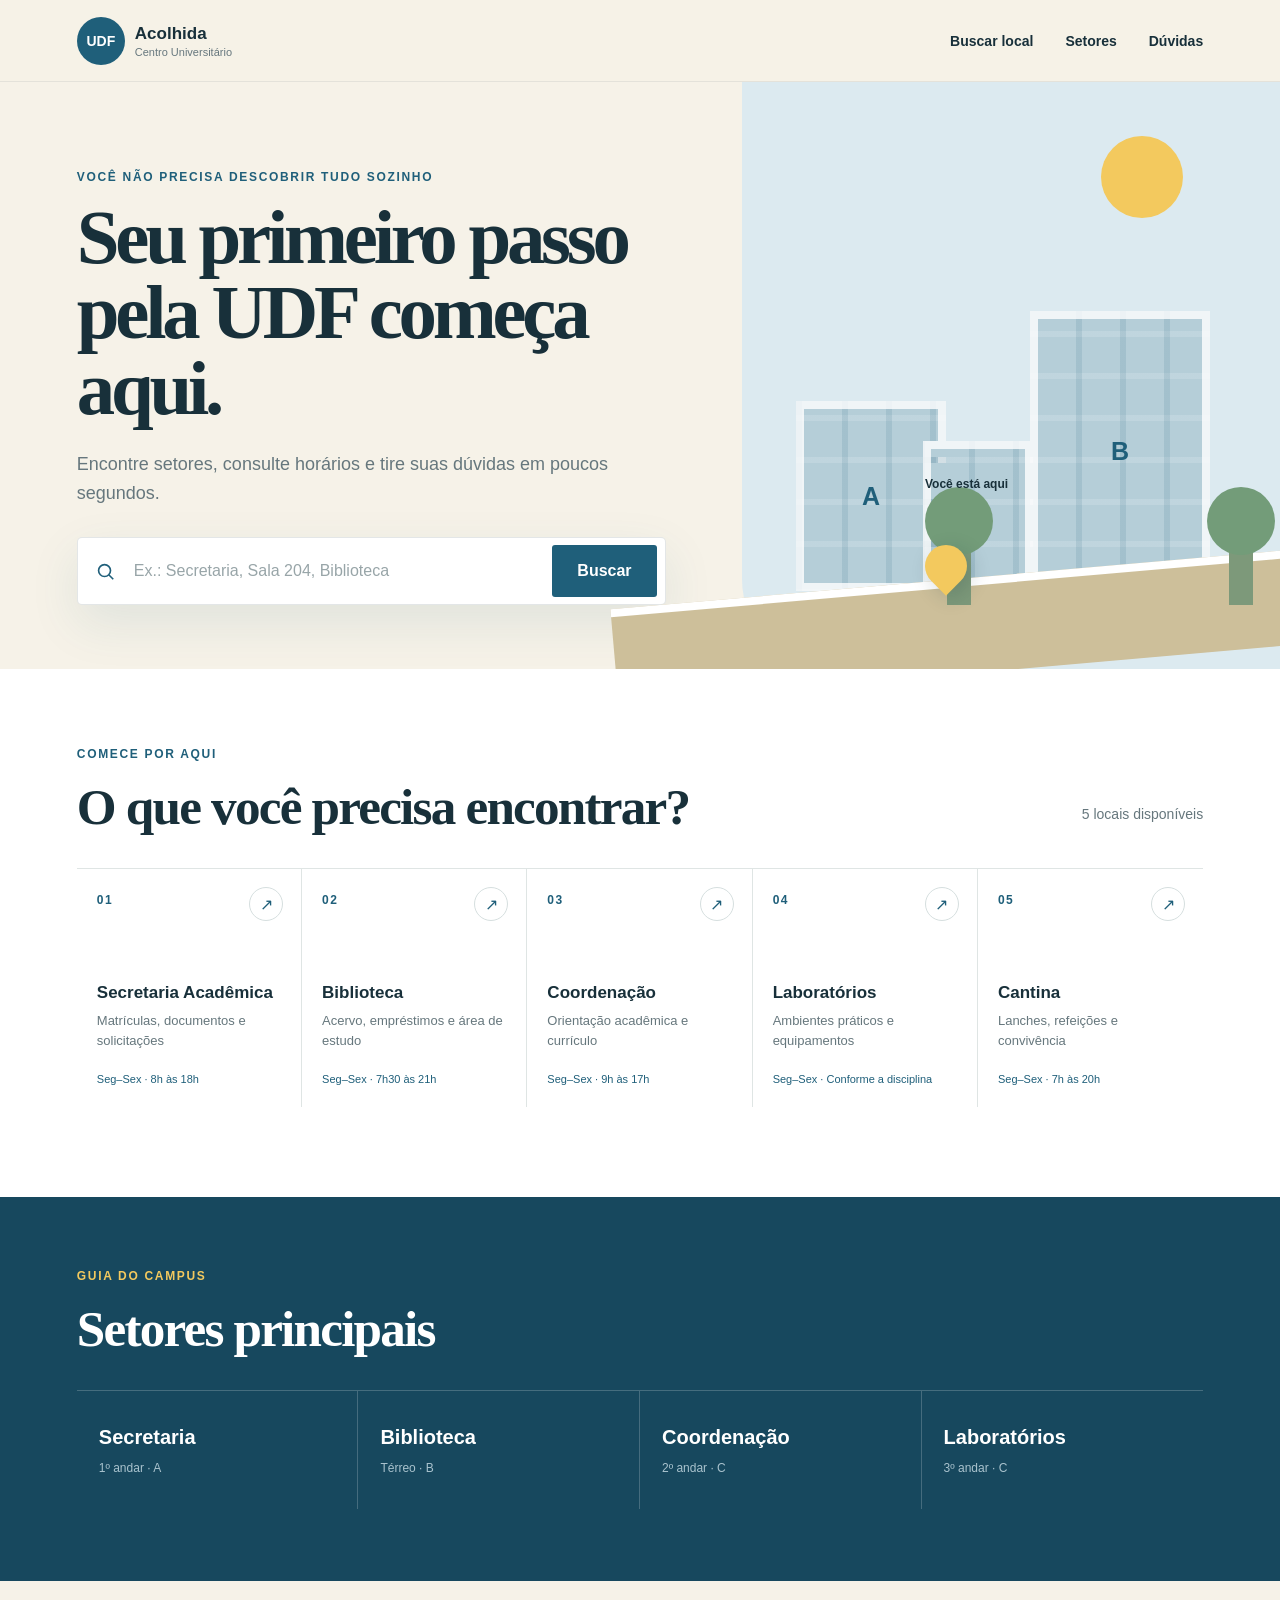
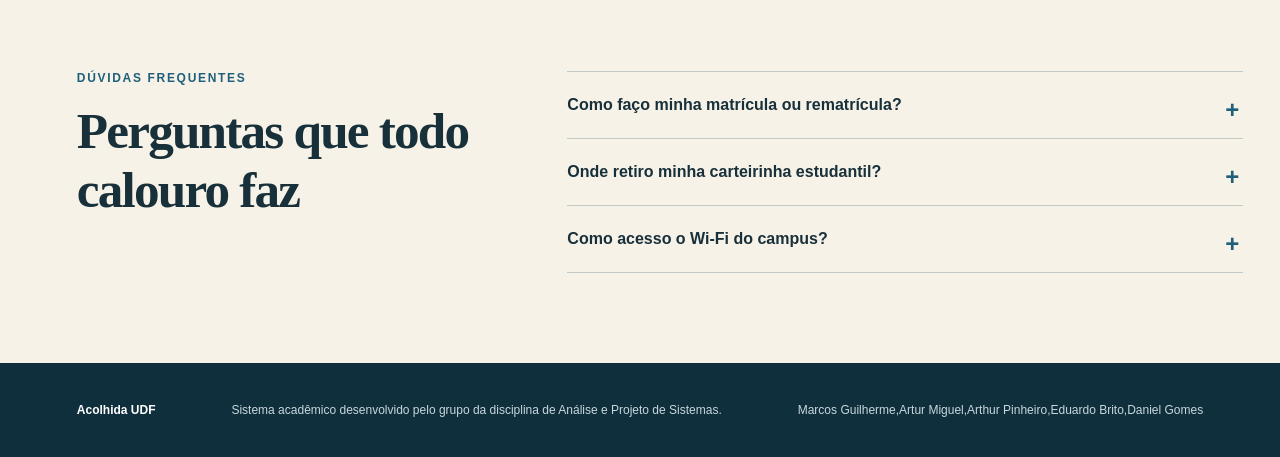
==== commit 6837ce44: "Add team member names to footer in index.html" ====
--- a/MVP/index.html
+++ b/MVP/index.html
@@ -133,6 +133,7 @@
   <footer>
     <p><strong>Acolhida UDF</strong></p>
     <p>Sistema acadêmico desenvolvido pelo grupo da disciplina de Análise e Projeto de Sistemas.</p>
+    <p>Marcos Guilherme,Artur Miguel,Arthur Pinheiro,Eduardo Brito,Daniel Gomes</p>
   </footer>
 
   <script>
